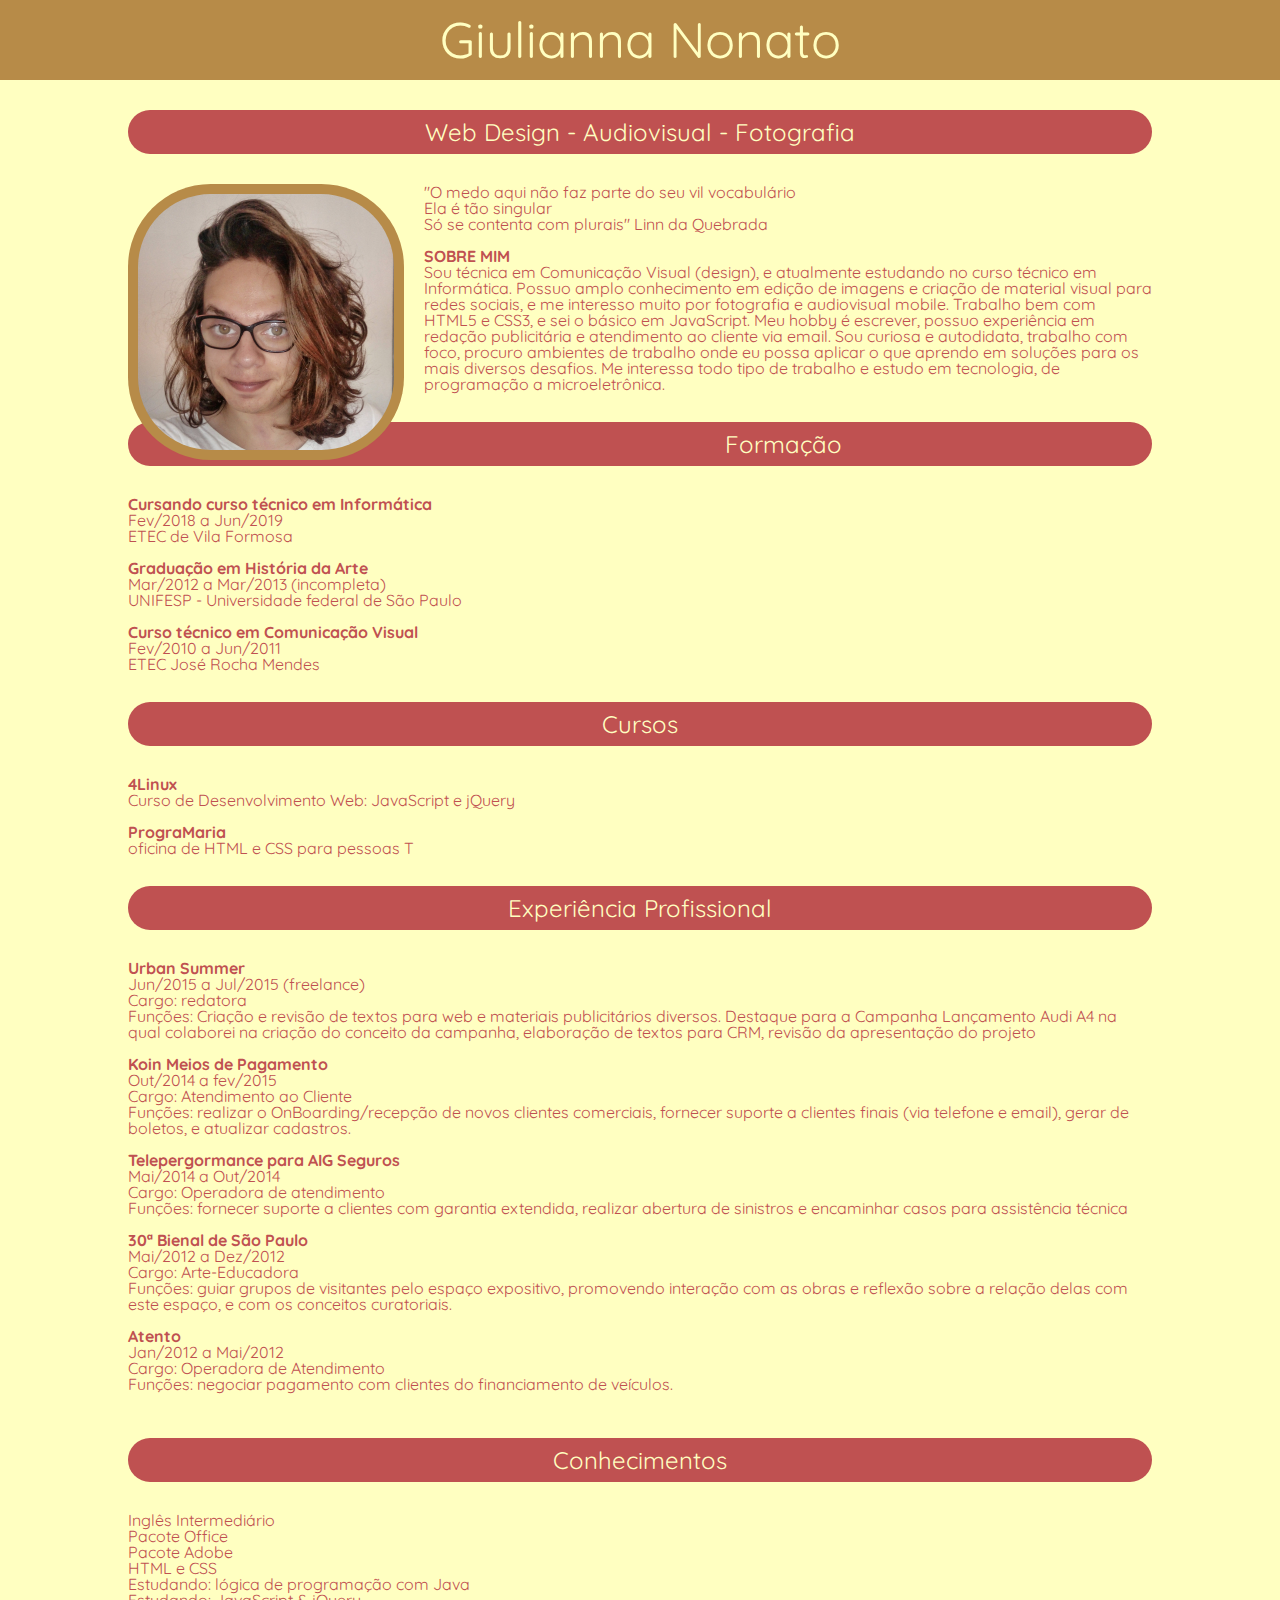
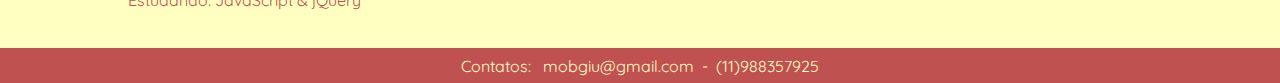
==== index.html @ c21342d9 "Update index.html" ====
<!DOCTYPE html>
	<htlml>
		<head>
			<title>Giulianna Nonato - Currículo & Portfólio</title>
			<meta charset="utf-8"/>
			<link rel="stylesheet" type="text/css" href="CSS/indexstyle.css">
			<link href="https://fonts.googleapis.com/css?family=Quicksand:400,500,700" rel="stylesheet">
			<script type="text/javascript" href="JS/indexscript"></script>
		</head>
		<body>
			<div class="wrapper">
				<header>
					<h1>Giulianna Nonato</h1>
				</header>
				<section id="corpo">
					<nav>
						<h2><a class="link" href="webdesign.html">Web Design</a> - Audiovisual - Fotografia</h2>
					</nav>
					<div id="sobre">
						<img id="selfie" src="IMG/selfie giu.jpg" alt="foto de Giulianna">
						<p><em>"O medo aqui não faz parte do seu vil vocabulário<br>Ela é tão singular<br>Só se contenta com plurais" Linn da Quebrada</em></p>
						<br>
						<h3>SOBRE MIM</h3>
						<p class="lorem">
							Sou técnica em Comunicação Visual (design), e atualmente estudando no curso técnico em Informática. Possuo amplo conhecimento em edição de imagens e criação de material visual para redes sociais, e me interesso muito por fotografia e audiovisual mobile. Trabalho bem com HTML5 e CSS3, e sei o básico em JavaScript. Meu hobby é escrever, possuo experiência em redação publicitária e atendimento ao cliente via email. Sou curiosa e autodidata, trabalho com foco, procuro ambientes de trabalho onde eu possa aplicar o que aprendo em soluções para os mais diversos desafios. Me interessa todo tipo de trabalho e estudo em tecnologia, de programação a microeletrônica.
						</p>
					</div>
					<section id="formacao">
						<h2>Formação</h2>
						<h3>Cursando curso técnico em Informática</h3>
						<p>Fev/2018 a Jun/2019
						<br>ETEC de Vila Formosa</p>
						<br>
						<h3>Graduação em História da Arte</h3>
						<p>Mar/2012 a Mar/2013 (incompleta)
						<br>UNIFESP - Universidade federal de São Paulo</p>
						<br>
						<h3>Curso técnico em Comunicação Visual</h3>
						<p>Fev/2010 a Jun/2011
						<br>ETEC José Rocha Mendes</p>
					</section>
					<section id="cursos">
						<h2>Cursos</h2>
						<h3>4Linux</h3>
						<p>Curso de Desenvolvimento Web: JavaScript e jQuery</p>
						<br>
						<h3>PrograMaria</h3>
						<p>oficina de HTML e CSS para pessoas T</p>
					</section>
					<section id="exp">
						<h2>Experiência Profissional</h2>
						<h3>Urban Summer</h3>
						<p>Jun/2015 a Jul/2015 (freelance)
						<br>Cargo: redatora
						<br>Funções: Criação e revisão de textos para web e materiais publicitários diversos. Destaque para a Campanha Lançamento Audi A4 na qual colaborei na criação do conceito da campanha, elaboração de textos para CRM, revisão da apresentação do projeto</p>
						<br>
						<h3>Koin Meios de Pagamento</h3>
						<p>Out/2014 a fev/2015
						<br>Cargo: Atendimento ao Cliente
						<br>Funções: realizar o OnBoarding/recepção de novos clientes comerciais, fornecer suporte a clientes finais (via telefone e email), gerar de boletos, e atualizar cadastros.</p>
						<br>
						<h3>Telepergormance para AIG Seguros</h3>
						<p>Mai/2014 a Out/2014
						<br>Cargo: Operadora de atendimento
						<br>Funções: fornecer suporte a clientes com garantia extendida, realizar abertura de sinistros e encaminhar casos para assistência técnica</p>
						<br>
						<h3>30ª Bienal de São Paulo</h3>
						<p>Mai/2012 a Dez/2012
						<br>Cargo: Arte-Educadora
						<br>Funções: guiar grupos de visitantes pelo espaço expositivo, promovendo interação com as obras e reflexão sobre a relação delas com este espaço, e com os conceitos curatoriais.</p>
						<br>
						<h3>Atento</h3>
						<p>Jan/2012 a Mai/2012
						<br>Cargo: Operadora de Atendimento
						<br>Funções: negociar pagamento com clientes do financiamento de veículos.</p>
						<br>
					</section>
					<section id="conhecimentos">
						<h2>Conhecimentos</h2>
						<p>Inglês Intermediário
						<br>Pacote Office
						<br>Pacote Adobe
						<br>HTML e CSS
						<br>Estudando: lógica de programação com Java
						<br>Estudando: JavaScript & jQuery</p>
					</section>
				</section>	
				<section id="push"></section>
			</div>
			<footer>
				<h4>Contatos:&nbsp;&nbsp;&nbsp;mobgiu@gmail.com&nbsp;&nbsp;-&nbsp;&nbsp;(11)988357925</h4>
			</footer>
---- CSS/indexstyle.css ----
/* http://meyerweb.com/eric/tools/css/reset/ 
   v2.0 | 20110126
   License: none (public domain)
*/

html, body, div, span, applet, object, iframe,
h1, h2, h3, h4, h5, h6, p, blockquote, pre,
a, abbr, acronym, address, big, cite, code,
del, dfn, em, img, ins, kbd, q, s, samp,
small, strike, strong, sub, sup, tt, var,
b, u, i, center,
dl, dt, dd, ol, ul, li,
fieldset, form, label, legend,
table, caption, tbody, tfoot, thead, tr, th, td,
article, aside, canvas, details, embed, 
figure, figcaption, footer, header, hgroup, 
menu, nav, output, ruby, section, summary,
time, mark, audio, video {
	margin: 0;
	padding: 0;
	border: 0;
	font-size: 100%;
	font: inherit;
	vertical-align: baseline;
}
/* HTML5 display-role reset for older browsers */
article, aside, details, figcaption, figure, 
footer, header, hgroup, menu, nav, section {
	display: block;
}
body {
	line-height: 1;
}
ol, ul {
	list-style: none;
}
blockquote, q {
	quotes: none;
}
blockquote:before, blockquote:after,
q:before, q:after {
	content: '';
	content: none;
}
table {
	border-collapse: collapse;
	border-spacing: 0;
}
a:link, a:visited, a:hover, a:active {
	text-decoration: none;
	color: #ffffc1;
}
body {
	font-family: 'Quicksand', sans-serif;
	background-color: #ffffc1;
	color: #bf5151;
}
.wrapper {
    min-height: 100%;
    margin-bottom: -65px;
}
h1,h2 {
	color: #ffffc1;
	text-align: center;
}
#corpo {
	margin-left: 10%;
	margin-right: 10%;
}
h1 {
	background-color: #b78b48;
	font-size: 50px;
	width: 100%;
	padding-top: 15px;
	padding-bottom: 15px;
	margin-bottom: 25px;
}
h2 {
	background: #bf5151; 
	border-radius: 25px;
	font-size: 150%;
	padding: 10px;
	margin-bottom: 30px;
}
#selfie {
	float: left;
	border-radius: 30%;
	width: 25%;
    margin-right: 20px;
    margin-bottom: 20px;
    padding: 10px;
    background: #b78b48;
}
h3 {
	font-weight: 700; 
}
section {
	margin-top: 30px;
}
footer,#push {
    height: 25px;
}
footer {
	color: #ffffc1;
	background: #bf5151;
	margin-top: 50px;
	margin-bottom: 0;
	padding-top: 10px;
	width: 100%;
	text-align: center;
}
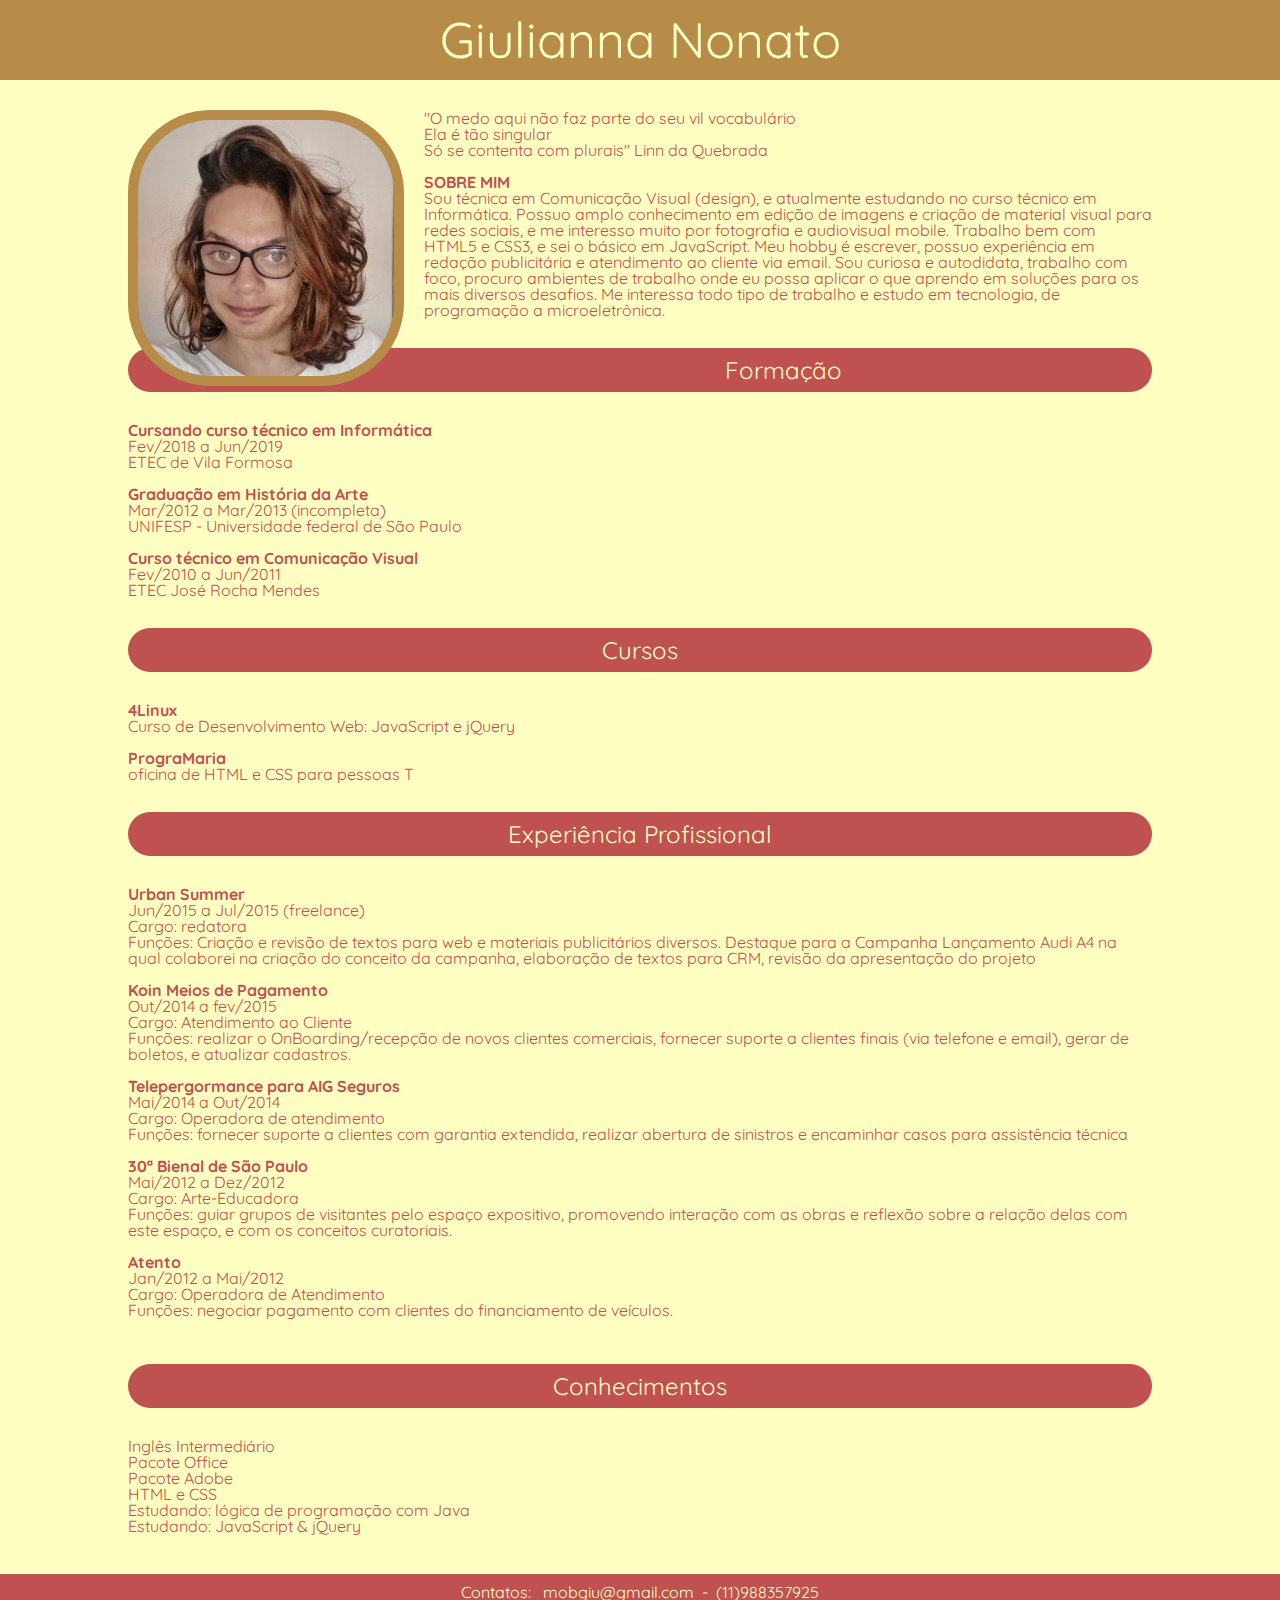
==== commit 9cca79c8: "Update index.html" ====
--- a/index.html
+++ b/index.html
@@ -13,9 +13,6 @@
 					<h1>Giulianna Nonato</h1>
 				</header>
 				<section id="corpo">
-					<nav>
-						<h2><a class="link" href="webdesign.html">Web Design</a> - Audiovisual - Fotografia</h2>
-					</nav>
 					<div id="sobre">
 						<img id="selfie" src="IMG/selfie giu.jpg" alt="foto de Giulianna">
 						<p><em>"O medo aqui não faz parte do seu vil vocabulário<br>Ela é tão singular<br>Só se contenta com plurais" Linn da Quebrada</em></p>
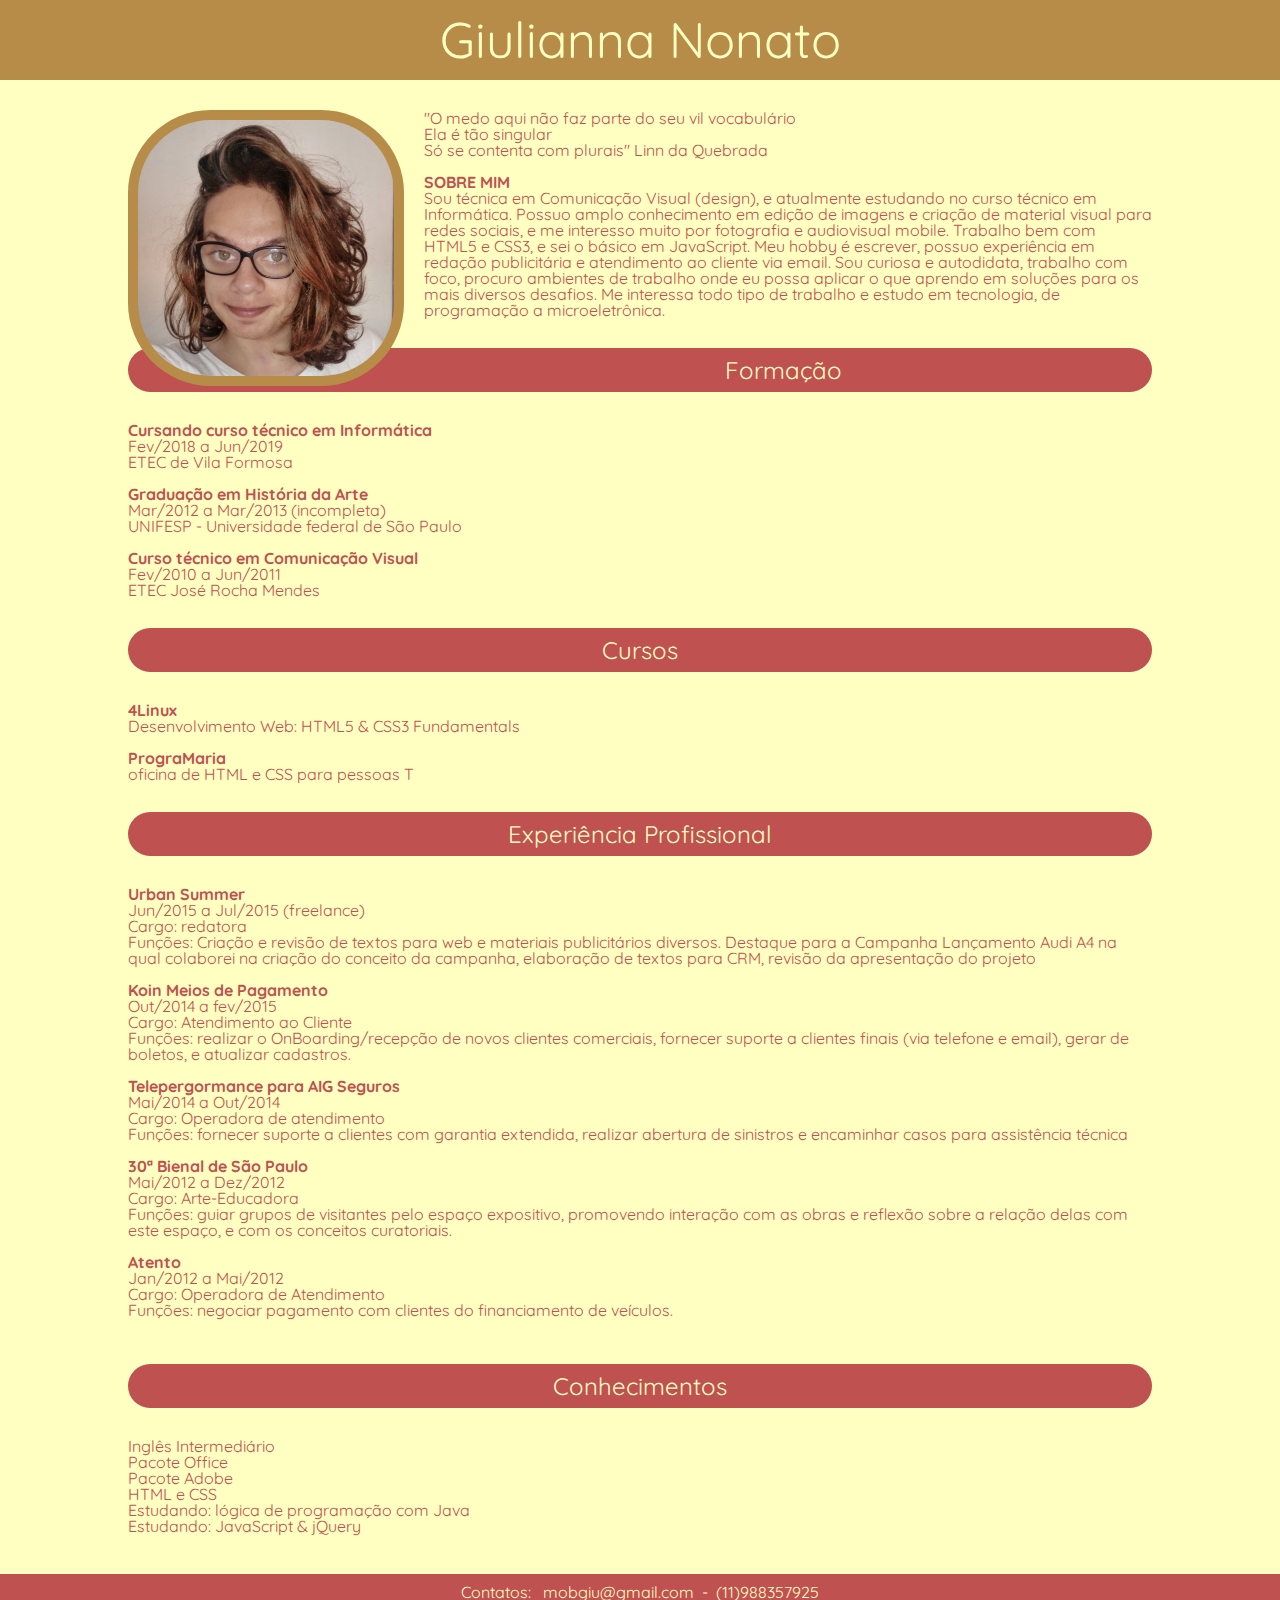
==== commit b047db41: "Update index.html" ====
--- a/index.html
+++ b/index.html
@@ -39,7 +39,7 @@
 					<section id="cursos">
 						<h2>Cursos</h2>
 						<h3>4Linux</h3>
-						<p>Curso de Desenvolvimento Web: JavaScript e jQuery</p>
+						<p>Desenvolvimento Web: HTML5 & CSS3 Fundamentals</p>
 						<br>
 						<h3>PrograMaria</h3>
 						<p>oficina de HTML e CSS para pessoas T</p>
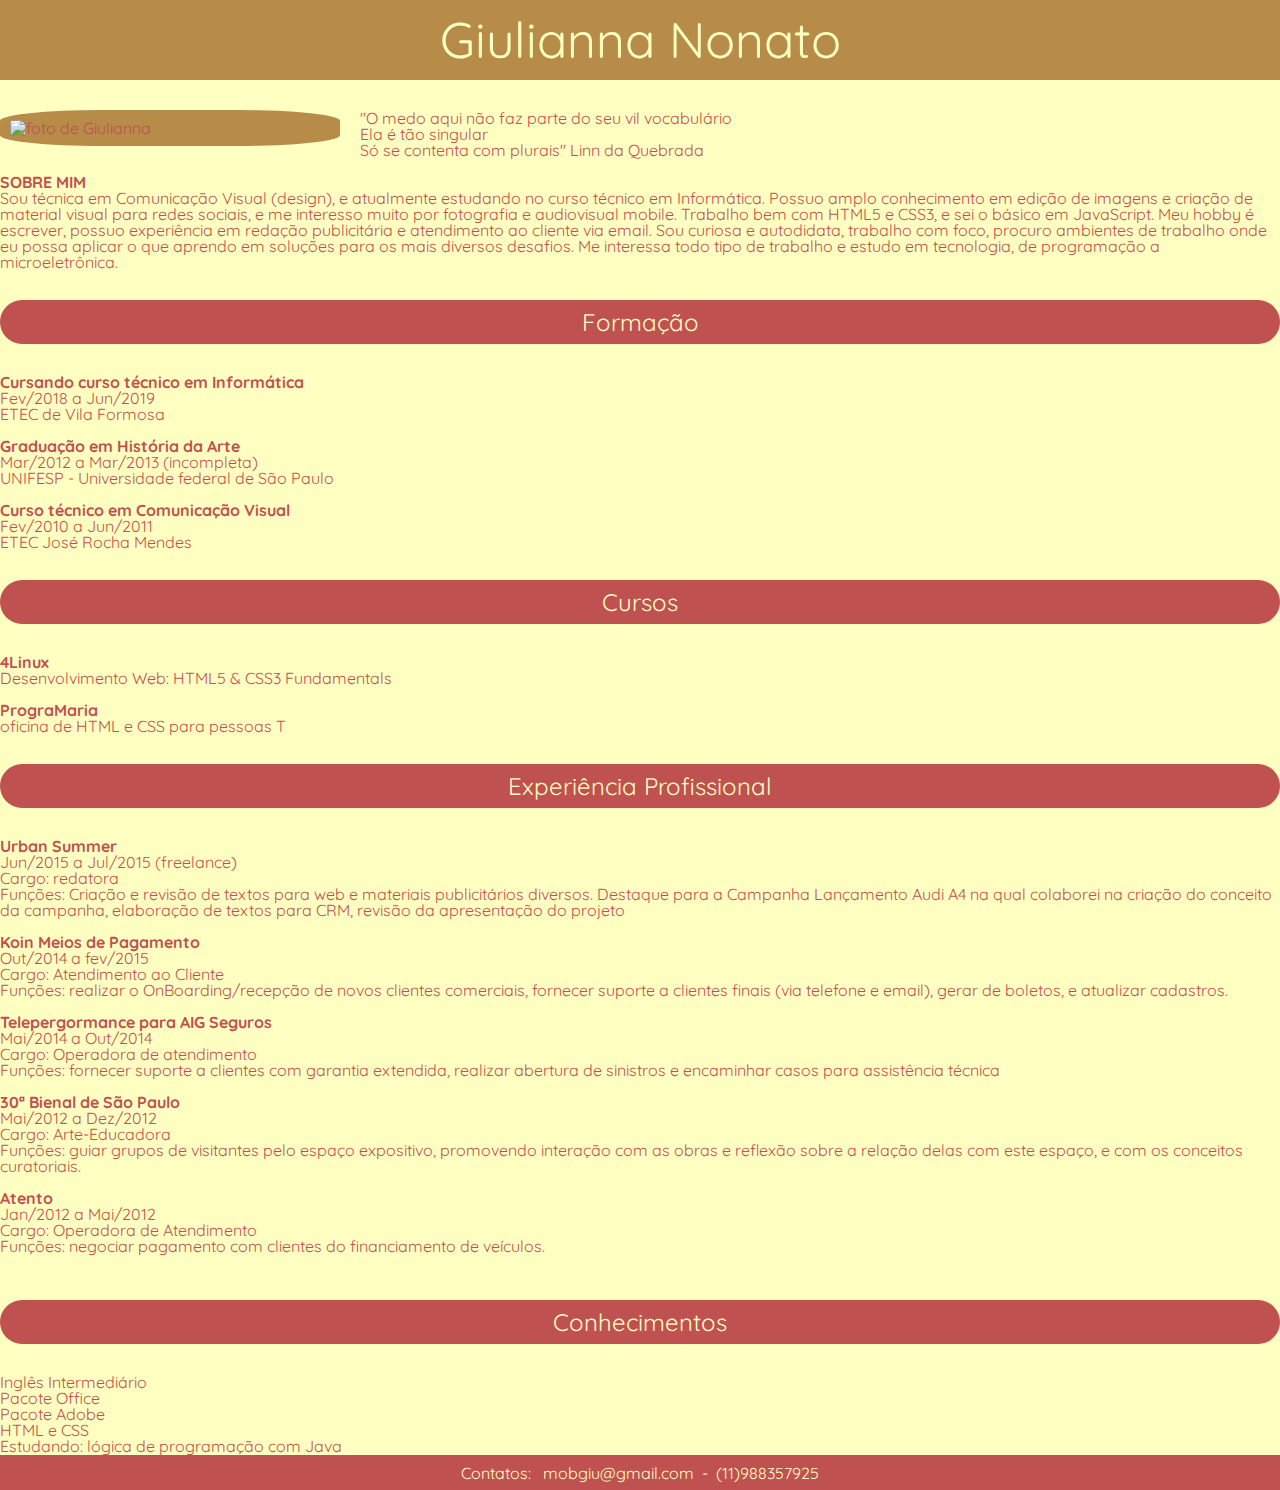
==== commit c1ccd700: "Validado pela W3C" ====
--- a/index.html
+++ b/index.html
@@ -1,27 +1,26 @@
 <!DOCTYPE html>
-	<htlml>
-		<head>
+    <html lang="pt-br">
+        <head>
 			<title>Giulianna Nonato - Currículo & Portfólio</title>
 			<meta charset="utf-8"/>
 			<link rel="stylesheet" type="text/css" href="CSS/indexstyle.css">
 			<link href="https://fonts.googleapis.com/css?family=Quicksand:400,500,700" rel="stylesheet">
-			<script type="text/javascript" href="JS/indexscript"></script>
 		</head>
 		<body>
 			<div class="wrapper">
 				<header>
 					<h1>Giulianna Nonato</h1>
 				</header>
-				<section id="corpo">
-					<div id="sobre">
-						<img id="selfie" src="IMG/selfie giu.jpg" alt="foto de Giulianna">
+				<main>
+					<section id="sobre">
+						<img id="selfie" src="IMG/selfiegiu.jpg" alt="foto de Giulianna">
 						<p><em>"O medo aqui não faz parte do seu vil vocabulário<br>Ela é tão singular<br>Só se contenta com plurais" Linn da Quebrada</em></p>
 						<br>
-						<h3>SOBRE MIM</h3>
-						<p class="lorem">
+						<h3><strong>SOBRE MIM</strong></h3>
+						<p>
 							Sou técnica em Comunicação Visual (design), e atualmente estudando no curso técnico em Informática. Possuo amplo conhecimento em edição de imagens e criação de material visual para redes sociais, e me interesso muito por fotografia e audiovisual mobile. Trabalho bem com HTML5 e CSS3, e sei o básico em JavaScript. Meu hobby é escrever, possuo experiência em redação publicitária e atendimento ao cliente via email. Sou curiosa e autodidata, trabalho com foco, procuro ambientes de trabalho onde eu possa aplicar o que aprendo em soluções para os mais diversos desafios. Me interessa todo tipo de trabalho e estudo em tecnologia, de programação a microeletrônica.
 						</p>
-					</div>
+					</section>
 					<section id="formacao">
 						<h2>Formação</h2>
 						<h3>Cursando curso técnico em Informática</h3>
@@ -81,9 +80,10 @@
 						<br>Estudando: lógica de programação com Java
 						<br>Estudando: JavaScript & jQuery</p>
 					</section>
-				</section>	
-				<section id="push"></section>
+				</main>
 			</div>
 			<footer>
-				<h4>Contatos:&nbsp;&nbsp;&nbsp;mobgiu@gmail.com&nbsp;&nbsp;-&nbsp;&nbsp;(11)988357925</h4>
+				<h4>Contatos:&nbsp;&nbsp;&nbsp;<a href="mailto:mobgiu@gmail.com">mobgiu@gmail.com</a>&nbsp;&nbsp;-&nbsp;&nbsp;(11)988357925</h4>
 			</footer>
+        </body>
+    </html>
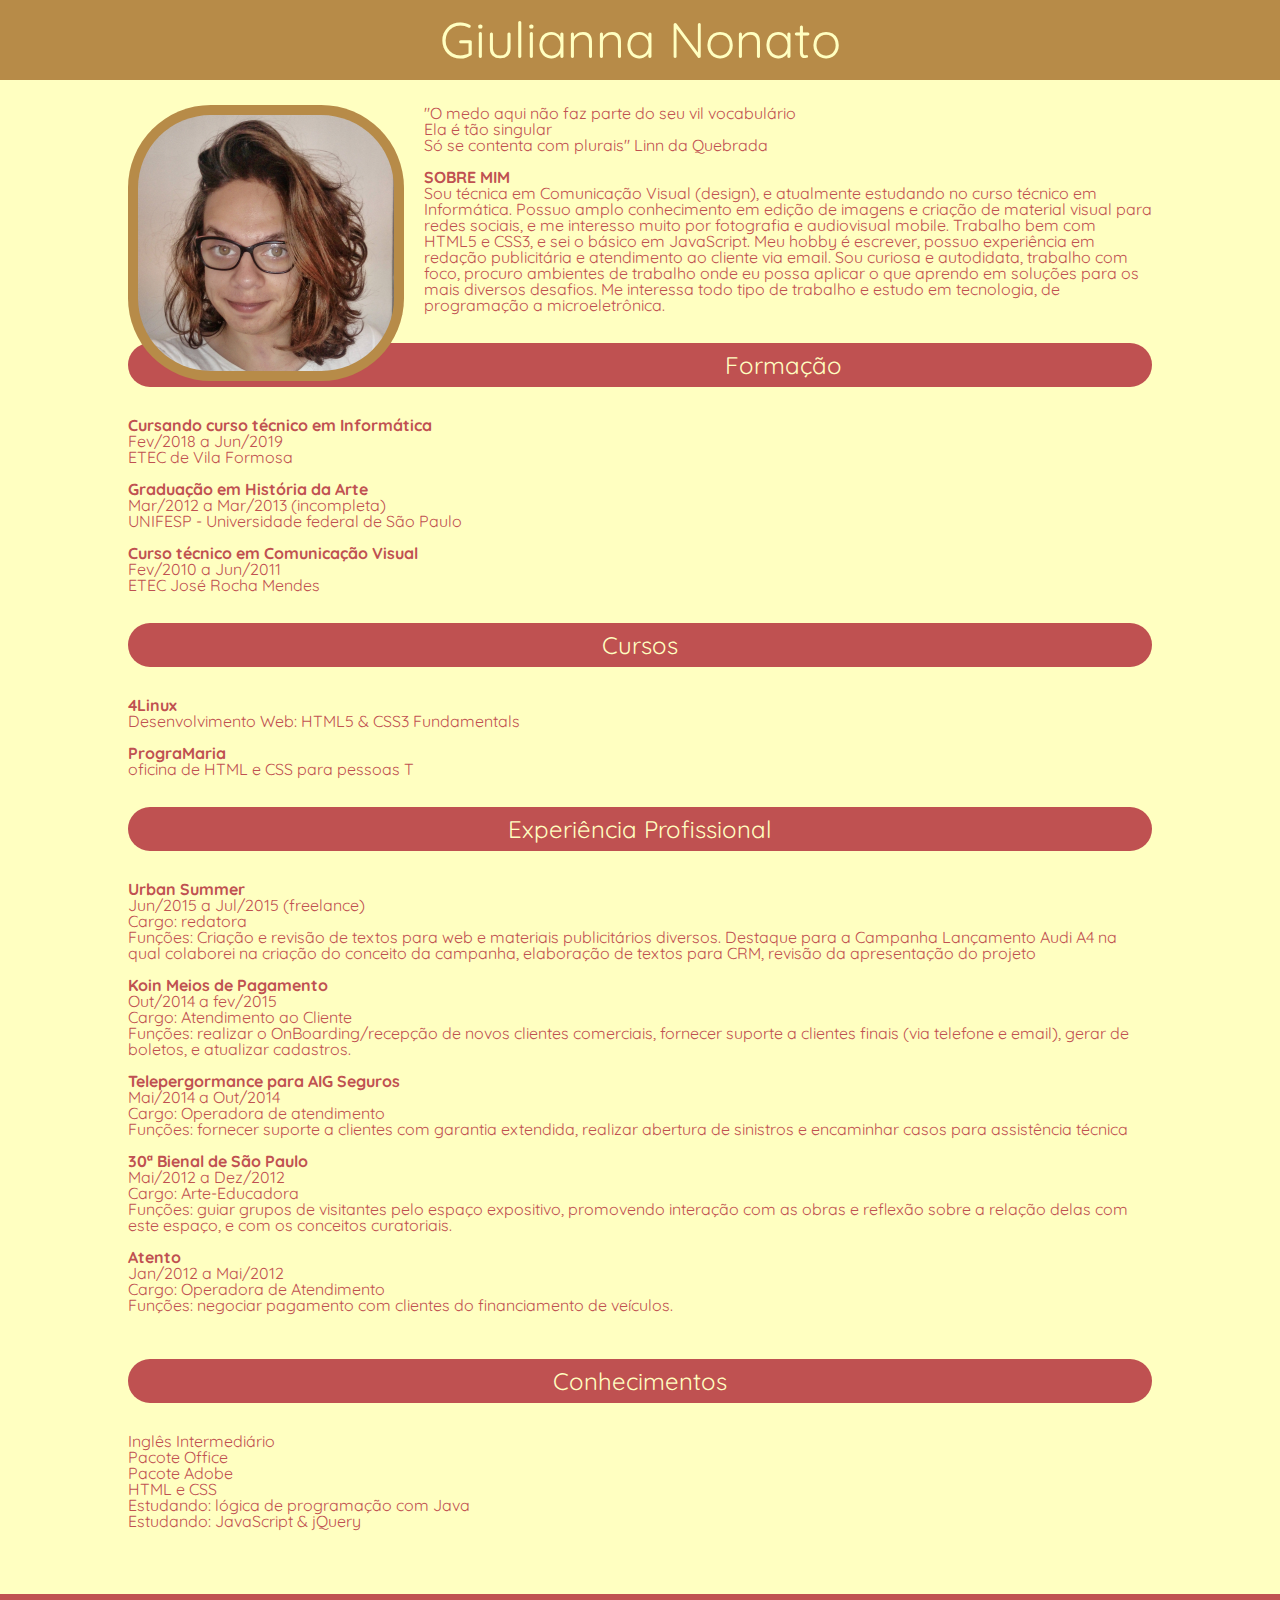
==== commit a2eacbc1: "Update index.html" ====
--- a/index.html
+++ b/index.html
@@ -12,14 +12,13 @@
 					<h1>Giulianna Nonato</h1>
 				</header>
 				<main>
-					<section id="sobre">
-						<img id="selfie" src="IMG/selfiegiu.jpg" alt="foto de Giulianna">
-						<p><em>"O medo aqui não faz parte do seu vil vocabulário<br>Ela é tão singular<br>Só se contenta com plurais" Linn da Quebrada</em></p>
-						<br>
-						<h3><strong>SOBRE MIM</strong></h3>
-						<p>
-							Sou técnica em Comunicação Visual (design), e atualmente estudando no curso técnico em Informática. Possuo amplo conhecimento em edição de imagens e criação de material visual para redes sociais, e me interesso muito por fotografia e audiovisual mobile. Trabalho bem com HTML5 e CSS3, e sei o básico em JavaScript. Meu hobby é escrever, possuo experiência em redação publicitária e atendimento ao cliente via email. Sou curiosa e autodidata, trabalho com foco, procuro ambientes de trabalho onde eu possa aplicar o que aprendo em soluções para os mais diversos desafios. Me interessa todo tipo de trabalho e estudo em tecnologia, de programação a microeletrônica.
-						</p>
+					<img id="selfie" src="IMG/selfiegiu.jpg" alt="foto de Giulianna">
+					<p><em>"O medo aqui não faz parte do seu vil vocabulário<br>Ela é tão singular<br>Só se contenta com plurais" Linn da Quebrada</em></p>
+					<br>
+					<h3><strong>SOBRE MIM</strong></h3>
+					<p>
+						Sou técnica em Comunicação Visual (design), e atualmente estudando no curso técnico em Informática. Possuo amplo conhecimento em edição de imagens e criação de material visual para redes sociais, e me interesso muito por fotografia e audiovisual mobile. Trabalho bem com HTML5 e CSS3, e sei o básico em JavaScript. Meu hobby é escrever, possuo experiência em redação publicitária e atendimento ao cliente via email. Sou curiosa e autodidata, trabalho com foco, procuro ambientes de trabalho onde eu possa aplicar o que aprendo em soluções para os mais diversos desafios. Me interessa todo tipo de trabalho e estudo em tecnologia, de programação a microeletrônica.
+					</p>
 					</section>
 					<section id="formacao">
 						<h2>Formação</h2>
--- a/CSS/indexstyle.css
+++ b/CSS/indexstyle.css
@@ -57,15 +57,11 @@
 }
 .wrapper {
     min-height: 100%;
-    margin-bottom: -65px;
+    margin-bottom: 65px;
 }
 h1,h2 {
 	color: #ffffc1;
 	text-align: center;
-}
-#corpo {
-	margin-left: 10%;
-	margin-right: 10%;
 }
 h1 {
 	background-color: #b78b48;
@@ -82,6 +78,10 @@
 	padding: 10px;
 	margin-bottom: 30px;
 }
+main {
+	margin-left: 10%;
+	margin-right: 10%;
+}
 #selfie {
 	float: left;
 	border-radius: 30%;
@@ -97,9 +97,6 @@
 section {
 	margin-top: 30px;
 }
-footer,#push {
-    height: 25px;
-}
 footer {
 	color: #ffffc1;
 	background: #bf5151;
@@ -107,5 +104,6 @@
 	margin-bottom: 0;
 	padding-top: 10px;
 	width: 100%;
+	height: 25px;
 	text-align: center;
-}+}
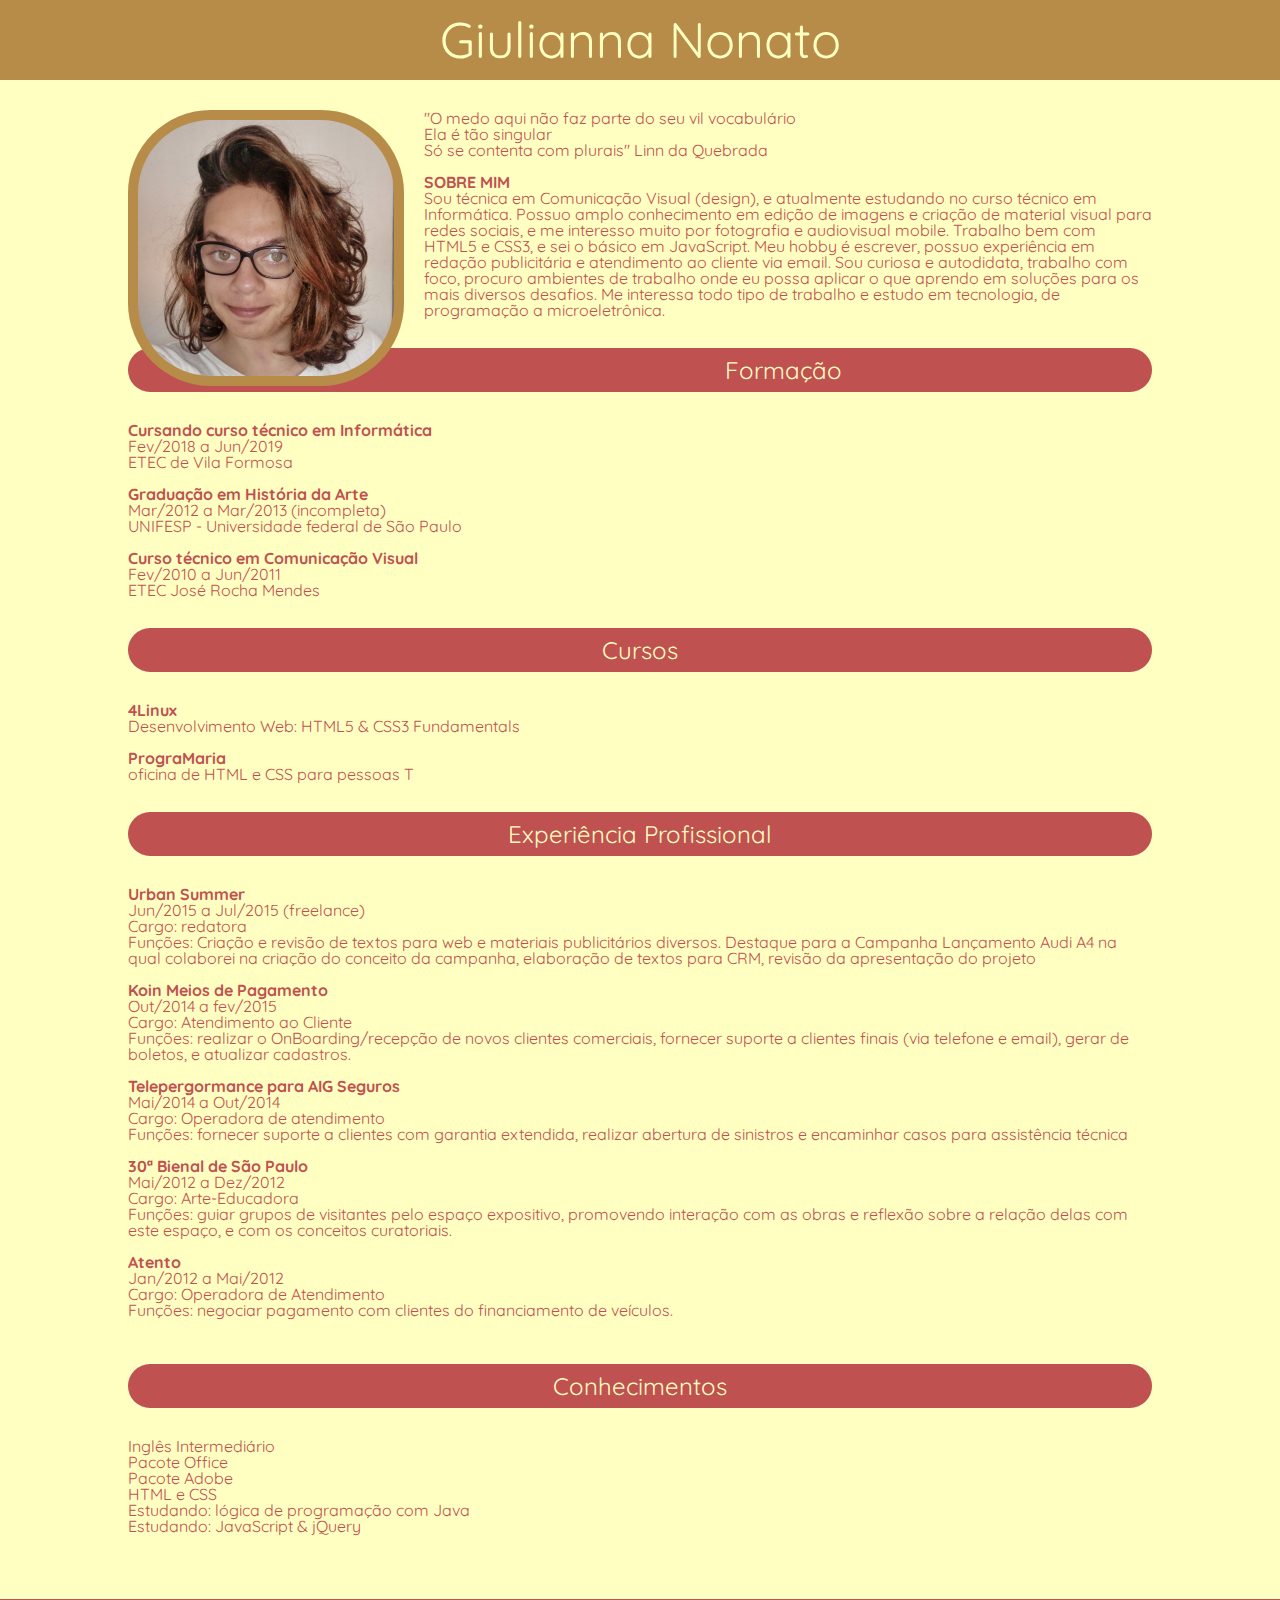
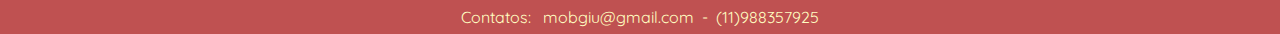
==== commit 646babd7: "Update index.html" ====
--- a/index.html
+++ b/index.html
@@ -12,15 +12,16 @@
 					<h1>Giulianna Nonato</h1>
 				</header>
 				<main>
-					<img id="selfie" src="IMG/selfiegiu.jpg" alt="foto de Giulianna">
-					<p><em>"O medo aqui não faz parte do seu vil vocabulário<br>Ela é tão singular<br>Só se contenta com plurais" Linn da Quebrada</em></p>
-					<br>
-					<h3><strong>SOBRE MIM</strong></h3>
-					<p>
-						Sou técnica em Comunicação Visual (design), e atualmente estudando no curso técnico em Informática. Possuo amplo conhecimento em edição de imagens e criação de material visual para redes sociais, e me interesso muito por fotografia e audiovisual mobile. Trabalho bem com HTML5 e CSS3, e sei o básico em JavaScript. Meu hobby é escrever, possuo experiência em redação publicitária e atendimento ao cliente via email. Sou curiosa e autodidata, trabalho com foco, procuro ambientes de trabalho onde eu possa aplicar o que aprendo em soluções para os mais diversos desafios. Me interessa todo tipo de trabalho e estudo em tecnologia, de programação a microeletrônica.
-					</p>
+                    <section id="sobre" class="corpo">
+    					<img id="selfie" src="IMG/selfiegiu.jpg" alt="foto de Giulianna">
+    					<p><em>"O medo aqui não faz parte do seu vil vocabulário<br>Ela é tão singular<br>Só se contenta com plurais" Linn da Quebrada</em></p>
+    					<br>
+    					<h3><strong>SOBRE MIM</strong></h3>
+    					<p>
+    						Sou técnica em Comunicação Visual (design), e atualmente estudando no curso técnico em Informática. Possuo amplo conhecimento em edição de imagens e criação de material visual para redes sociais, e me interesso muito por fotografia e audiovisual mobile. Trabalho bem com HTML5 e CSS3, e sei o básico em JavaScript. Meu hobby é escrever, possuo experiência em redação publicitária e atendimento ao cliente via email. Sou curiosa e autodidata, trabalho com foco, procuro ambientes de trabalho onde eu possa aplicar o que aprendo em soluções para os mais diversos desafios. Me interessa todo tipo de trabalho e estudo em tecnologia, de programação a microeletrônica.
+    					</p>
 					</section>
-					<section id="formacao">
+					<section id="formacao" class="corpo">
 						<h2>Formação</h2>
 						<h3>Cursando curso técnico em Informática</h3>
 						<p>Fev/2018 a Jun/2019
@@ -34,7 +35,7 @@
 						<p>Fev/2010 a Jun/2011
 						<br>ETEC José Rocha Mendes</p>
 					</section>
-					<section id="cursos">
+					<section id="cursos" class="corpo">
 						<h2>Cursos</h2>
 						<h3>4Linux</h3>
 						<p>Desenvolvimento Web: HTML5 & CSS3 Fundamentals</p>
@@ -42,7 +43,7 @@
 						<h3>PrograMaria</h3>
 						<p>oficina de HTML e CSS para pessoas T</p>
 					</section>
-					<section id="exp">
+					<section id="exp" class="corpo">
 						<h2>Experiência Profissional</h2>
 						<h3>Urban Summer</h3>
 						<p>Jun/2015 a Jul/2015 (freelance)
@@ -70,7 +71,7 @@
 						<br>Funções: negociar pagamento com clientes do financiamento de veículos.</p>
 						<br>
 					</section>
-					<section id="conhecimentos">
+					<section id="conhecimentos" class="corpo">
 						<h2>Conhecimentos</h2>
 						<p>Inglês Intermediário
 						<br>Pacote Office
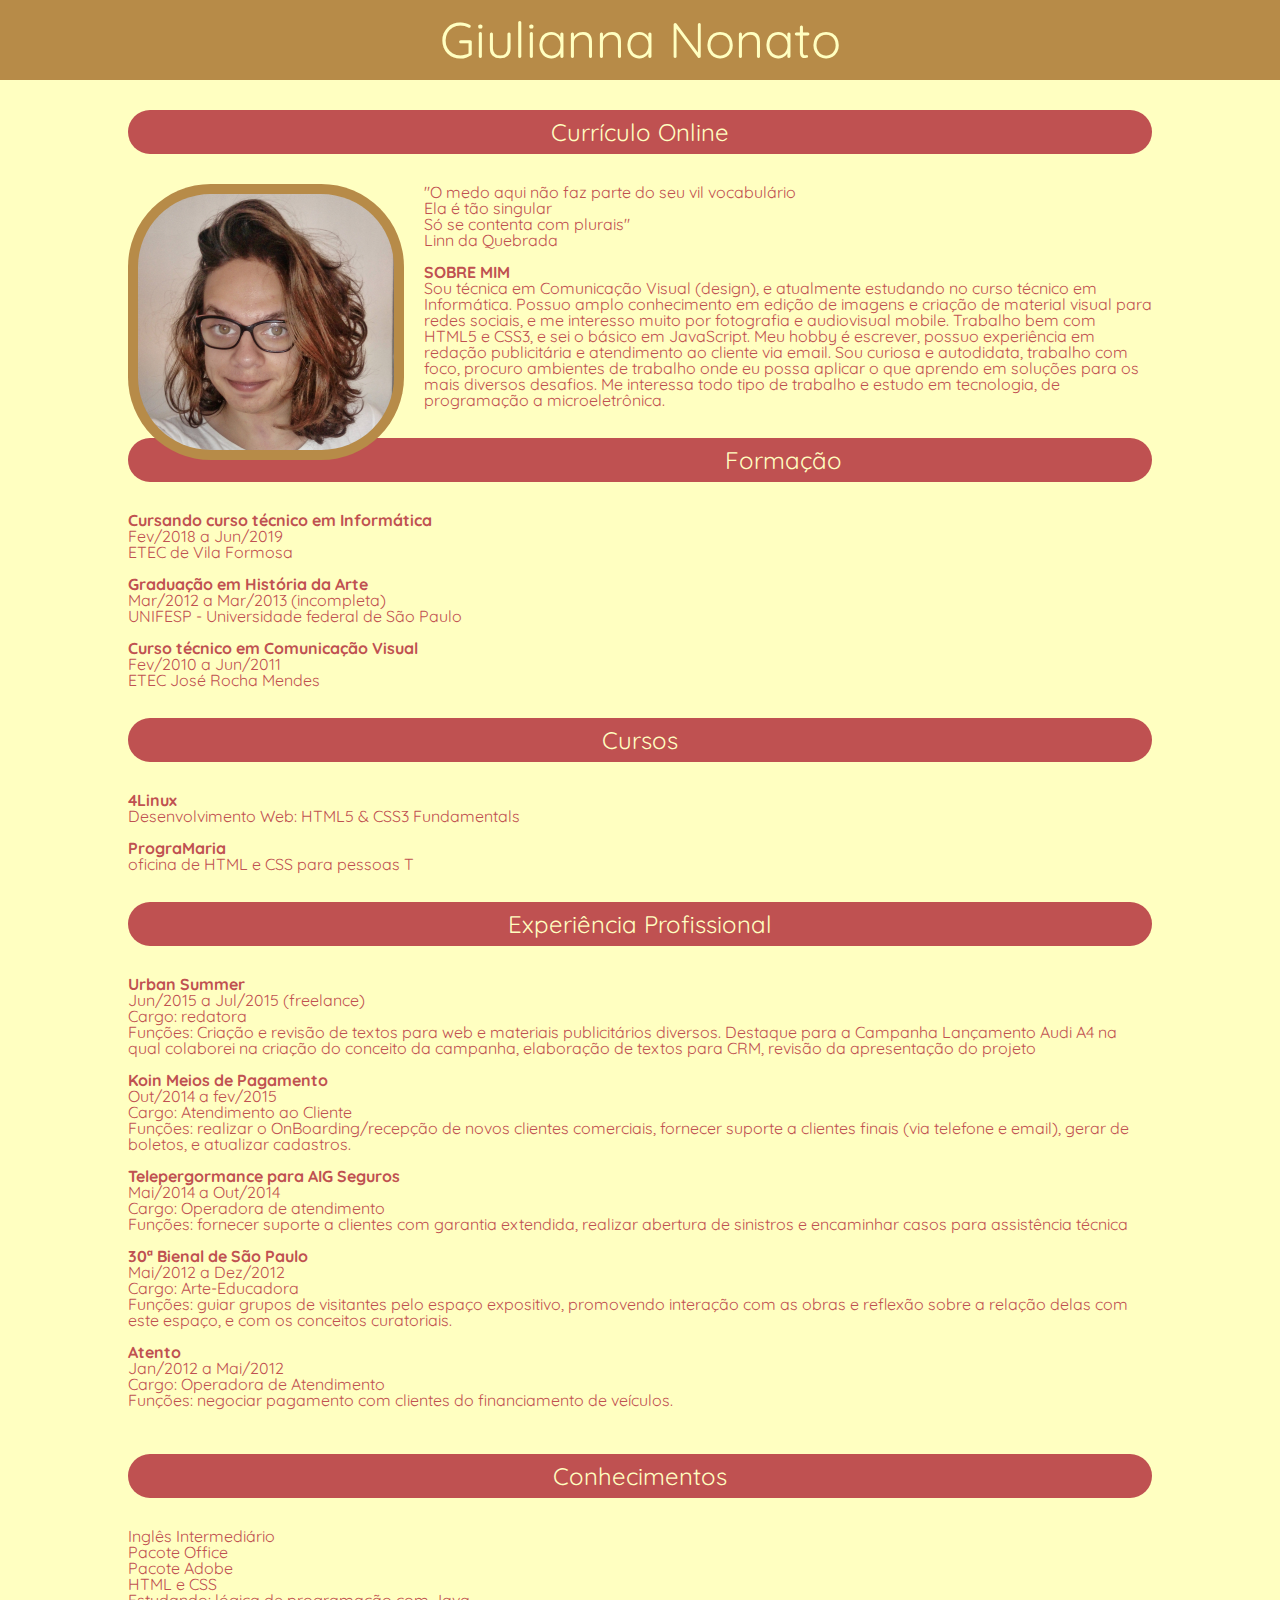
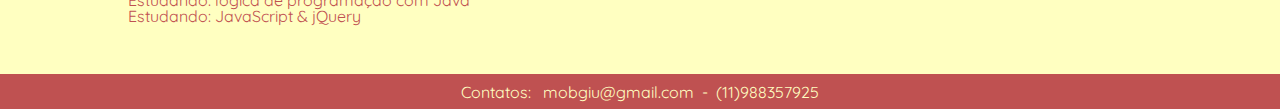
==== commit 935524c3: "Update index.html" ====
--- a/index.html
+++ b/index.html
@@ -7,83 +7,84 @@
 			<link href="https://fonts.googleapis.com/css?family=Quicksand:400,500,700" rel="stylesheet">
 		</head>
 		<body>
-			<div class="wrapper">
-				<header>
-					<h1>Giulianna Nonato</h1>
-				</header>
-				<main>
-                    <section id="sobre" class="corpo">
-    					<img id="selfie" src="IMG/selfiegiu.jpg" alt="foto de Giulianna">
-    					<p><em>"O medo aqui não faz parte do seu vil vocabulário<br>Ela é tão singular<br>Só se contenta com plurais" Linn da Quebrada</em></p>
-    					<br>
-    					<h3><strong>SOBRE MIM</strong></h3>
-    					<p>
-    						Sou técnica em Comunicação Visual (design), e atualmente estudando no curso técnico em Informática. Possuo amplo conhecimento em edição de imagens e criação de material visual para redes sociais, e me interesso muito por fotografia e audiovisual mobile. Trabalho bem com HTML5 e CSS3, e sei o básico em JavaScript. Meu hobby é escrever, possuo experiência em redação publicitária e atendimento ao cliente via email. Sou curiosa e autodidata, trabalho com foco, procuro ambientes de trabalho onde eu possa aplicar o que aprendo em soluções para os mais diversos desafios. Me interessa todo tipo de trabalho e estudo em tecnologia, de programação a microeletrônica.
-    					</p>
-					</section>
-					<section id="formacao" class="corpo">
-						<h2>Formação</h2>
-						<h3>Cursando curso técnico em Informática</h3>
-						<p>Fev/2018 a Jun/2019
-						<br>ETEC de Vila Formosa</p>
-						<br>
-						<h3>Graduação em História da Arte</h3>
-						<p>Mar/2012 a Mar/2013 (incompleta)
-						<br>UNIFESP - Universidade federal de São Paulo</p>
-						<br>
-						<h3>Curso técnico em Comunicação Visual</h3>
-						<p>Fev/2010 a Jun/2011
-						<br>ETEC José Rocha Mendes</p>
-					</section>
-					<section id="cursos" class="corpo">
-						<h2>Cursos</h2>
-						<h3>4Linux</h3>
-						<p>Desenvolvimento Web: HTML5 & CSS3 Fundamentals</p>
-						<br>
-						<h3>PrograMaria</h3>
-						<p>oficina de HTML e CSS para pessoas T</p>
-					</section>
-					<section id="exp" class="corpo">
-						<h2>Experiência Profissional</h2>
-						<h3>Urban Summer</h3>
-						<p>Jun/2015 a Jul/2015 (freelance)
-						<br>Cargo: redatora
-						<br>Funções: Criação e revisão de textos para web e materiais publicitários diversos. Destaque para a Campanha Lançamento Audi A4 na qual colaborei na criação do conceito da campanha, elaboração de textos para CRM, revisão da apresentação do projeto</p>
-						<br>
-						<h3>Koin Meios de Pagamento</h3>
-						<p>Out/2014 a fev/2015
-						<br>Cargo: Atendimento ao Cliente
-						<br>Funções: realizar o OnBoarding/recepção de novos clientes comerciais, fornecer suporte a clientes finais (via telefone e email), gerar de boletos, e atualizar cadastros.</p>
-						<br>
-						<h3>Telepergormance para AIG Seguros</h3>
-						<p>Mai/2014 a Out/2014
-						<br>Cargo: Operadora de atendimento
-						<br>Funções: fornecer suporte a clientes com garantia extendida, realizar abertura de sinistros e encaminhar casos para assistência técnica</p>
-						<br>
-						<h3>30ª Bienal de São Paulo</h3>
-						<p>Mai/2012 a Dez/2012
-						<br>Cargo: Arte-Educadora
-						<br>Funções: guiar grupos de visitantes pelo espaço expositivo, promovendo interação com as obras e reflexão sobre a relação delas com este espaço, e com os conceitos curatoriais.</p>
-						<br>
-						<h3>Atento</h3>
-						<p>Jan/2012 a Mai/2012
-						<br>Cargo: Operadora de Atendimento
-						<br>Funções: negociar pagamento com clientes do financiamento de veículos.</p>
-						<br>
-					</section>
-					<section id="conhecimentos" class="corpo">
-						<h2>Conhecimentos</h2>
-						<p>Inglês Intermediário
-						<br>Pacote Office
-						<br>Pacote Adobe
-						<br>HTML e CSS
-						<br>Estudando: lógica de programação com Java
-						<br>Estudando: JavaScript & jQuery</p>
-					</section>
-				</main>
-			</div>
+			<header>
+				<h1>Giulianna Nonato</h1>
+			</header>
+			<main>
+                <section id="sobre" class="corpo">
+                	<h2>Currículo Online</h2>
+					<img id="selfie" src="IMG/selfiegiu.jpg" alt="foto de Giulianna">
+					<p><em>"O medo aqui não faz parte do seu vil vocabulário<br>Ela é tão singular<br>Só se contenta com plurais"</em>
+					<br>
+					<strong>Linn da Quebrada</strong></p>
+					<br>
+					<h3>SOBRE MIM</h3>
+					<p>
+						Sou técnica em Comunicação Visual (design), e atualmente estudando no curso técnico em Informática. Possuo amplo conhecimento em edição de imagens e criação de material visual para redes sociais, e me interesso muito por fotografia e audiovisual mobile. Trabalho bem com HTML5 e CSS3, e sei o básico em JavaScript. Meu hobby é escrever, possuo experiência em redação publicitária e atendimento ao cliente via email. Sou curiosa e autodidata, trabalho com foco, procuro ambientes de trabalho onde eu possa aplicar o que aprendo em soluções para os mais diversos desafios. Me interessa todo tipo de trabalho e estudo em tecnologia, de programação a microeletrônica.
+					</p>
+				</section>
+				<section id="formacao" class="corpo">
+					<h2>Formação</h2>
+					<h3>Cursando curso técnico em Informática</h3>
+					<p>Fev/2018 a Jun/2019
+					<br>ETEC de Vila Formosa</p>
+					<br>
+					<h3>Graduação em História da Arte</h3>
+					<p>Mar/2012 a Mar/2013 (incompleta)
+					<br>UNIFESP - Universidade federal de São Paulo</p>
+					<br>
+					<h3>Curso técnico em Comunicação Visual</h3>
+					<p>Fev/2010 a Jun/2011
+					<br>ETEC José Rocha Mendes</p>
+				</section>
+				<section id="cursos" class="corpo">
+					<h2>Cursos</h2>
+					<h3>4Linux</h3>
+					<p>Desenvolvimento Web: HTML5 & CSS3 Fundamentals</p>
+					<br>
+					<h3>PrograMaria</h3>
+					<p>oficina de HTML e CSS para pessoas T</p>
+				</section>
+				<section id="exp" class="corpo">
+					<h2>Experiência Profissional</h2>
+					<h3>Urban Summer</h3>
+					<p>Jun/2015 a Jul/2015 (freelance)
+					<br>Cargo: redatora
+					<br>Funções: Criação e revisão de textos para web e materiais publicitários diversos. Destaque para a Campanha Lançamento Audi A4 na qual colaborei na criação do conceito da campanha, elaboração de textos para CRM, revisão da apresentação do projeto</p>
+					<br>
+					<h3>Koin Meios de Pagamento</h3>
+					<p>Out/2014 a fev/2015
+					<br>Cargo: Atendimento ao Cliente
+					<br>Funções: realizar o OnBoarding/recepção de novos clientes comerciais, fornecer suporte a clientes finais (via telefone e email), gerar de boletos, e atualizar cadastros.</p>
+					<br>
+					<h3>Telepergormance para AIG Seguros</h3>
+					<p>Mai/2014 a Out/2014
+					<br>Cargo: Operadora de atendimento
+					<br>Funções: fornecer suporte a clientes com garantia extendida, realizar abertura de sinistros e encaminhar casos para assistência técnica</p>
+					<br>
+					<h3>30ª Bienal de São Paulo</h3>
+					<p>Mai/2012 a Dez/2012
+					<br>Cargo: Arte-Educadora
+					<br>Funções: guiar grupos de visitantes pelo espaço expositivo, promovendo interação com as obras e reflexão sobre a relação delas com este espaço, e com os conceitos curatoriais.</p>
+					<br>
+					<h3>Atento</h3>
+					<p>Jan/2012 a Mai/2012
+					<br>Cargo: Operadora de Atendimento
+					<br>Funções: negociar pagamento com clientes do financiamento de veículos.</p>
+					<br>
+				</section>
+				<section id="conhecimentos" class="corpo">
+					<h2>Conhecimentos</h2>
+					<p>Inglês Intermediário
+					<br>Pacote Office
+					<br>Pacote Adobe
+					<br>HTML e CSS
+					<br>Estudando: lógica de programação com Java
+					<br>Estudando: JavaScript & jQuery</p>
+				</section>
+			</main>
 			<footer>
-				<h4>Contatos:&nbsp;&nbsp;&nbsp;<a href="mailto:mobgiu@gmail.com">mobgiu@gmail.com</a>&nbsp;&nbsp;-&nbsp;&nbsp;(11)988357925</h4>
+				<h4>Contatos:&nbsp;&nbsp;&nbsp;mobgiu@gmail.com&nbsp;&nbsp;-&nbsp;&nbsp;(11)988357925</h4>
 			</footer>
         </body>
     </html>
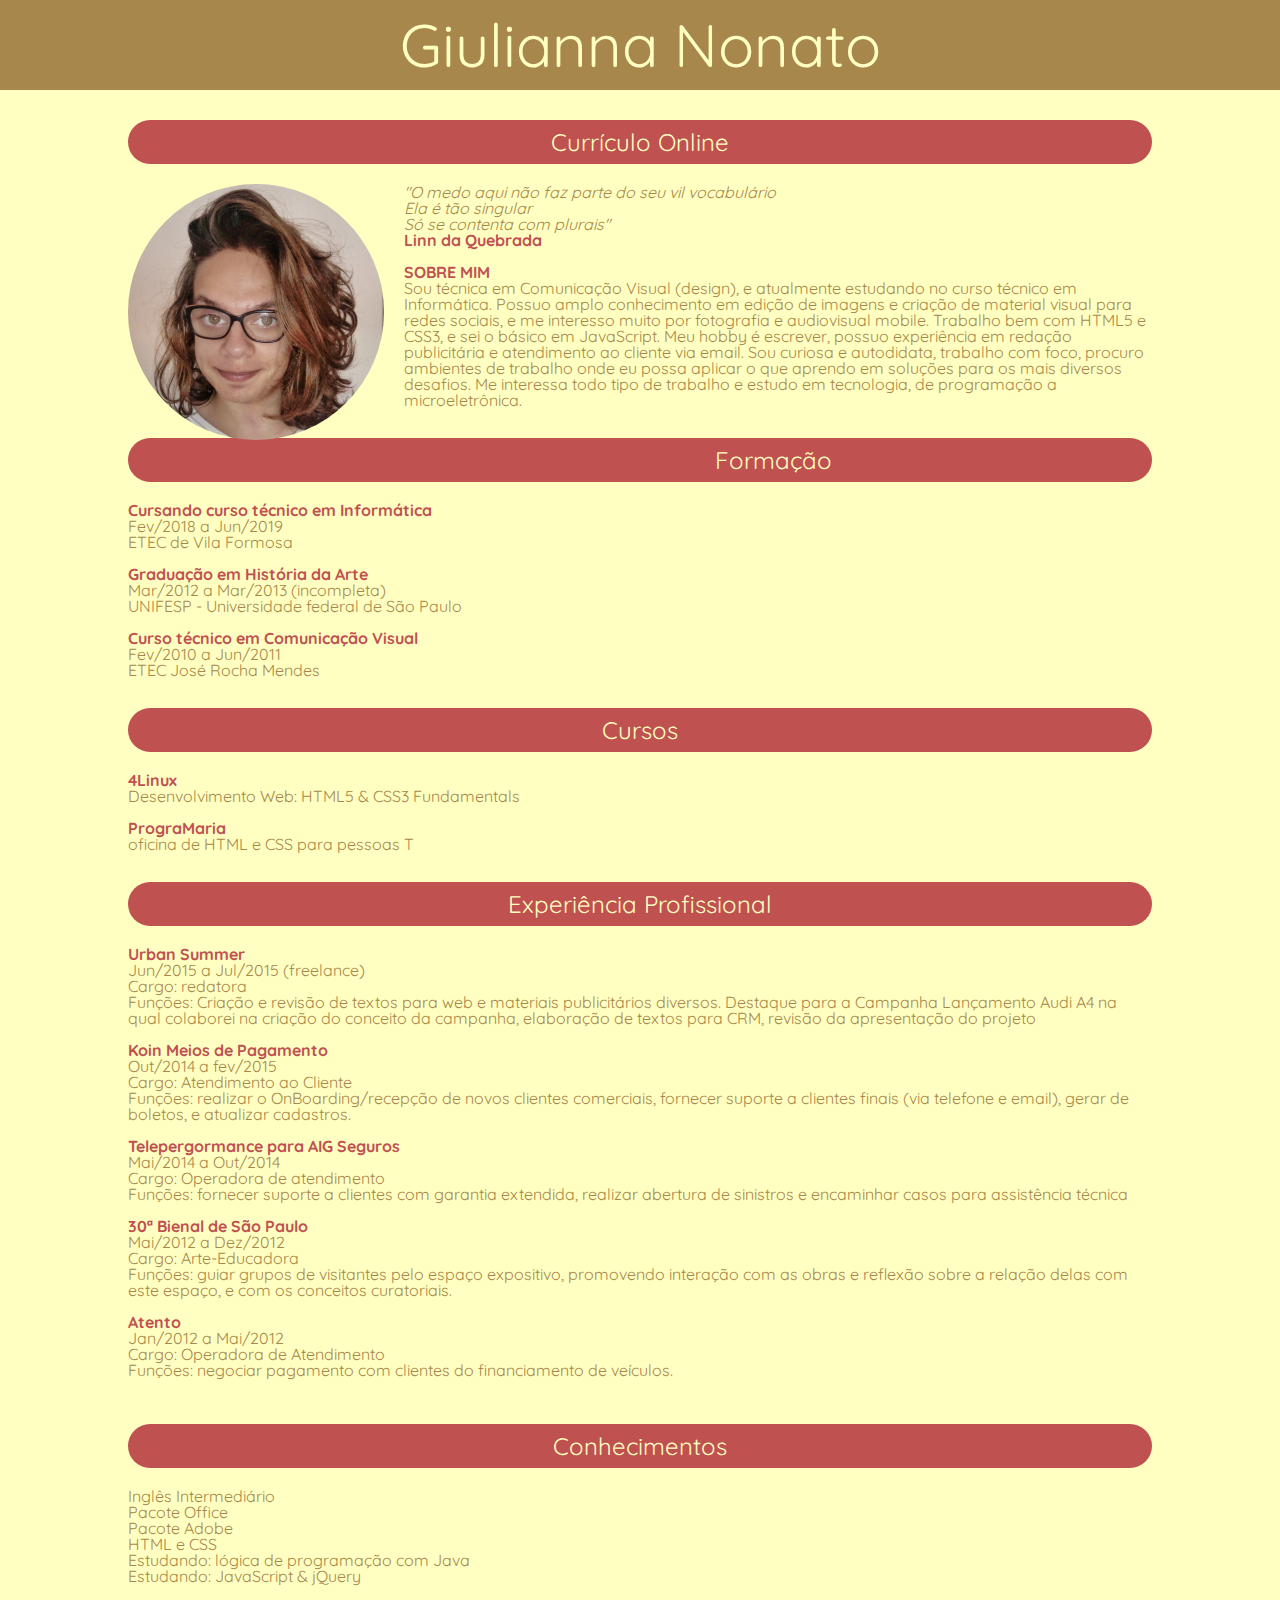
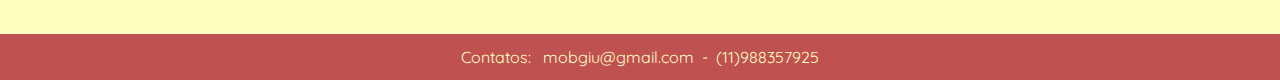
==== commit 4de94deb: "Add files via upload" ====
--- a/index.html
+++ b/index.html
@@ -87,4 +87,4 @@
 				<h4>Contatos:&nbsp;&nbsp;&nbsp;mobgiu@gmail.com&nbsp;&nbsp;-&nbsp;&nbsp;(11)988357925</h4>
 			</footer>
         </body>
-    </html>
+    </html>--- a/CSS/indexstyle.css
+++ b/CSS/indexstyle.css
@@ -1,3 +1,12 @@
+/*Design responsivo
+ O asterísto indica todos os seletores
+*/
+* {
+	-webkit-box-sizing: border-box;
+	-moz-box-sizing: border-box;
+	-ms-box-sizing: border-box;
+	box-sizing: border-box;
+}
 /* http://meyerweb.com/eric/tools/css/reset/ 
    v2.0 | 20110126
    License: none (public domain)
@@ -46,64 +55,80 @@
 	border-collapse: collapse;
 	border-spacing: 0;
 }
-a:link, a:visited, a:hover, a:active {
+a:link, a:visited, a:hover, a:active, a:focus {
 	text-decoration: none;
 	color: #ffffc1;
+}
+header, nav, article, footer, section {
+	display: block;
 }
 body {
 	font-family: 'Quicksand', sans-serif;
 	background-color: #ffffc1;
 	color: #bf5151;
 }
-.wrapper {
-    min-height: 100%;
-    margin-bottom: 65px;
-}
 h1,h2 {
 	color: #ffffc1;
 	text-align: center;
 }
 h1 {
-	background-color: #b78b48;
-	font-size: 50px;
+	background-color: #a7874b;
+	font-size: 60px;
 	width: 100%;
 	padding-top: 15px;
 	padding-bottom: 15px;
-	margin-bottom: 25px;
 }
 h2 {
 	background: #bf5151; 
 	border-radius: 25px;
 	font-size: 150%;
 	padding: 10px;
-	margin-bottom: 30px;
+	margin-bottom: 20px;
+	margin-top: 30px;
+}
+h3 {
+	font-weight: 700; 
+	color: #bf5151;
+}
+p {
+	color: #a7874b;
 }
 main {
-	margin-left: 10%;
-	margin-right: 10%;
+	width: 100%
+}
+.corpo {
+	width: 80%;
+	margin-left: auto;
+	margin-right: auto;
+}
+em {
+	font-style: italic;
+}
+strong {
+	font-weight: bold;
+	color: #bf5151;
+}
+#sobre.strong {
+	text-indent: 20cm;
 }
 #selfie {
 	float: left;
-	border-radius: 30%;
+	border-radius: 50%;
 	width: 25%;
-    margin-right: 20px;
-    margin-bottom: 20px;
-    padding: 10px;
-    background: #b78b48;
-}
-h3 {
-	font-weight: 700; 
-}
-section {
-	margin-top: 30px;
+	margin-right: 20px;
+	margin-bottom: 20px;
 }
 footer {
 	color: #ffffc1;
+	border: 0;
+	font-size: 12pt;
 	background: #bf5151;
+	padding-top: 15px;
+	padding-bottom: 15px;
 	margin-top: 50px;
-	margin-bottom: 0;
-	padding-top: 10px;
+	margin-bottom: -25px;
 	width: 100%;
-	height: 25px;
 	text-align: center;
+	position: static;
+	bottom: 0;
 }
